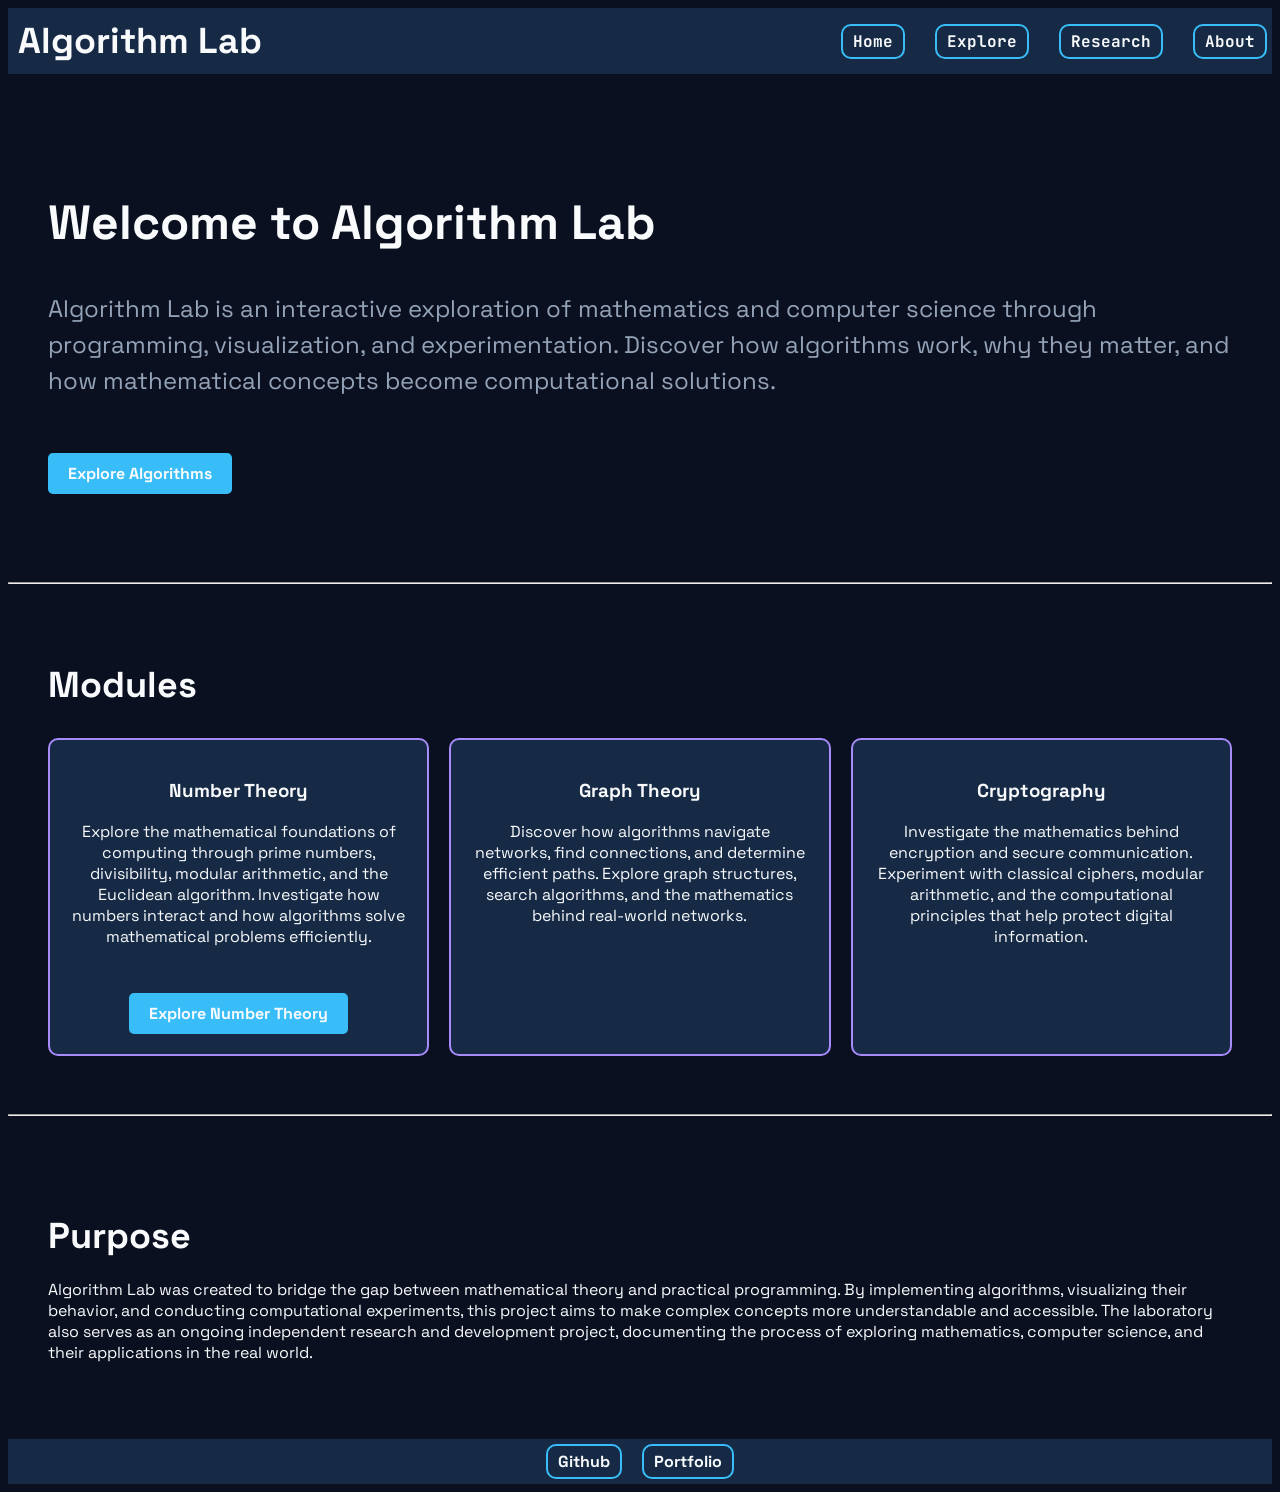
==== index.html @ a5874ce8 "feat: initial Algorithm Lab launch" ====
<!DOCTYPE html>
<html lang="en">
<head>
    <meta charset="UTF-8">
    <meta name="viewport" content="width=device-width, initial-scale=1.0">
    <link rel="stylesheet" href="css/style.css">
    <title>Algorithm Lab</title>
    <link rel="preconnect" href="https://fonts.googleapis.com">
    <link rel="preconnect" href="https://fonts.gstatic.com" crossorigin>
    <link href="https://fonts.googleapis.com/css2?family=Space+Grotesk:wght@300..700&display=swap" rel="stylesheet">
    <link rel="preconnect" href="https://fonts.googleapis.com">
    <link rel="preconnect" href="https://fonts.gstatic.com" crossorigin>
    <link href="https://fonts.googleapis.com/css2?family=JetBrains+Mono:ital,wght@0,100..800;1,100..800&family=Space+Grotesk:wght@300..700&display=swap" rel="stylesheet">
    <title>AlgorithmLab</title>
</head>
<body>
<header>
    <h2>Algorithm Lab</h2>
    <nav>
        <a href="index.html">Home</a>
        <a href="#explore-modules">Explore</a>
        <a href="Research">Research</a>
        <a href="#purpose">About</a>
    </nav>
</header>
<main>
    <section class="hero">
        <h1>Welcome to Algorithm Lab</h1>
        <p>Algorithm Lab is an interactive exploration of mathematics and computer science through programming, visualization, and experimentation. Discover how algorithms work, why they matter, and how mathematical concepts become computational solutions.</p>
        <a href="#explore-modules" class="button-primary">Explore Algorithms</a>
    </section>
    <hr>
    <section class="modules">
        <h2 id="explore-modules">Modules</h2>
        <div class="modules-card-grid">
            <div class="module-card">
                <h3>Number Theory</h3>
                <p>Explore the mathematical foundations of computing through prime numbers, divisibility, modular arithmetic, and the Euclidean algorithm. Investigate how numbers interact and how algorithms solve mathematical problems efficiently.</p>
                <a href="number-theory.html" class="button-primary">Explore Number Theory</a>
        </div>
        <div class="module-card">
            <h3>Graph Theory</h3>
            <p>Discover how algorithms navigate networks, find connections, and determine efficient paths. Explore graph structures, search algorithms, and the mathematics behind real-world networks.</p>
        </div>
        <div class="module-card">
            <h3>Cryptography</h3>
            <p>Investigate the mathematics behind encryption and secure communication. Experiment with classical ciphers, modular arithmetic, and the computational principles that help protect digital information.</p>
        </div>
     </div>
    </section>
<hr>
<section id="purpose" class="purpose">
    <h2>Purpose</h2>
    <p>Algorithm Lab was created to bridge the gap between mathematical theory and practical programming. By implementing algorithms, visualizing their behavior, and conducting computational experiments, this project aims to make complex concepts more understandable and accessible.

The laboratory also serves as an ongoing independent research and development project, documenting the process of exploring mathematics, computer science, and their applications in the real world.</p>
</section>
</main>
<footer>
    <a href="https://github.com/jocelyn-a-lee" target="_blank" rel="noopener noreferrer">Github</a>
    <a href="https://jocelyn-a-lee.github.io/Jocelyn-Lee-Portfolio/">Portfolio</a>
</footer>
</body>
</html>
---- css/style.css ----
:root {
    --bg-primary: #0A1020;
    --bg-surface: #162A45;
    --accent-blue: #38BDF8;
    --accent-violet: #A78BFA;
    --text-primary: #F8FAFC;
    --text-muted: #94A3B8;
}
body{
   background-color:var(--bg-primary); 
   color: var(--text-primary);
}
header{
    background-color:var(--bg-surface);
    display:flex;
    justify-content:space-between;
    align-items:center;
    padding: 5px;
    margin: 0px;
}
header h2{
    margin: 0px;
    padding: 5px;
}
nav{
    display:flex;
    justify-content:flex-end;
    gap: 30px;
}
nav a{
    color:var(--text-primary);
    text-decoration:none;
    font-weight:bold;
    border: 2px solid var(--accent-blue);
    padding: 5px 10px;
    border-radius: 10px;
    transition: transform 0.3s ease;
}
nav a:hover{
    color: var(--text-primary);
    transform: scale(1.05);
}
.hero{
    padding: 80px 40px;
    background-color:var(--bg-primary);
}
.hero h1{
    font-size: 48px;
    font-weight: bold;
    line-height: 1.2;
    color: var(--text-primary);
}
.hero p{
    font-size: 24px;
    line-height: 1.5;
    color: var(--text-muted);
    margin-top: 20px;
}
.button-primary {
    display: inline-block;
    margin-top: 30px;
    padding: 10px 20px;
    background-color: var(--accent-blue);
    color: var(--text-primary);
    text-decoration: none;
    font-weight: bold;
    border-radius: 5px;
    transition: background-color 0.3s ease, transform 0.3s ease;
}
.button-primary:hover{
    background-color: var(--accent-violet);
    color: var(--text-primary);
    transform: scale(1.05);
}
section{
    padding: 60px 40px;
}
h2{
    font-size: 36px;
    font-weight: bold;
    color: var(--text-primary);
    margin-bottom: 20px;
}
.modules{
    padding: 40px;
}
.modules-card-grid{
    display: grid;
    grid-template-columns: repeat(auto-fit, minmax(300px, 1fr));
    gap: 20px;
}
.module-card{
    margin: 10px auto;
    background-color: var(--bg-surface);
    padding: 20px;
    border-radius: 10px;
    box-sizing: border-box;
    transition: transform 0.3s ease, box-shadow 0.3s ease;
    text-align: center;
    border: 2px solid var(--accent-violet);
}
.module-card:hover{
    transform: scale(1.05);
    box-shadow: 0 4px 20px rgba(0, 0, 0, 0.2);
}
footer{
    background-color:var(--bg-surface);
    display:flex;
    justify-content:center;
    align-items:center;
    padding: 5px;
    margin: 0px;
    gap: 20px;
}
footer a{
    color:var(--text-primary);
    text-decoration:none;
    font-weight:bold;
    border: 2px solid var(--accent-blue);
    padding: 5px 10px;
    border-radius: 10px;
    transition: transform 0.3s ease;
}
footer a:hover{
    color: var(--text-primary);
    transform: scale(1.05);
}
body {
    font-family: 'Space Grotesk', sans-serif;
}

h1, h2, h3 {
    font-family: 'Space Grotesk', sans-serif;
}

nav a, .modules-title {
    font-family: 'JetBrains Mono', monospace;
}
@media (max-width: 600px) {
    header {
        flex-direction: column;
        align-items: flex-start;
        gap: 15px;
    }
    nav {
        justify-content: center;
        gap: 10px;
        flex-wrap: wrap;
    }
}
.explorer-section{
    background-color: #162A45;
    padding: 40px;
    border-radius: 16px;
    margin: 40px auto;
    max-width: 900px;
}
.calculator {
    display: flex;
    flex-direction: column;
    gap: 12px;
    margin-top: 24px;
}

.calculator label {
    color: #94A3B8;
    font-size: 14px;
    font-weight: 600;
}

.calculator input {
    background-color: #0A1020;
    color: #F8FAFC;
    border: 1px solid #334155;
    border-radius: 8px;
    padding: 14px;
    font-size: 16px;
}
.calculator input:focus {
    border-color: #38BDF8;
}
#calculate-btn {
    border: none;
    font-family: 'Space Grotesk', sans-serif;
    font-size: 18px;
}
.results-panel {
    margin-top: 32px;
    padding: 24px;
    background-color: #0A1020;
    border: 1px solid #334155;
    border-radius: 12px;
}

.results-panel h3 {
    color: #F8FAFC;
    margin-bottom: 20px;
}

.results-grid {
    display: grid;
    grid-template-columns: repeat(2, minmax(0, 1fr));
    gap: 16px;
}

.result-card {
    background-color: #162A45;
    border-radius: 10px;
    padding: 20px;
    min-width: 0;
}

.result-card p {
    color: #94A3B8;
    font-size: 12px;
    text-transform: uppercase;
    letter-spacing: 1px;
    margin-bottom: 12px;
}

.result-card span {
    font-family: 'JetBrains Mono', monospace;
    font-size: clamp(24px, 4vw, 36px);
    font-weight: 700;
    color: #38BDF8;
    overflow-wrap: anywhere;
}

.result-card:nth-child(2) span {
    color: #A78BFA;
}

@media (max-width: 600px) {
    .results-grid {
        grid-template-columns: 1fr;
    }
}
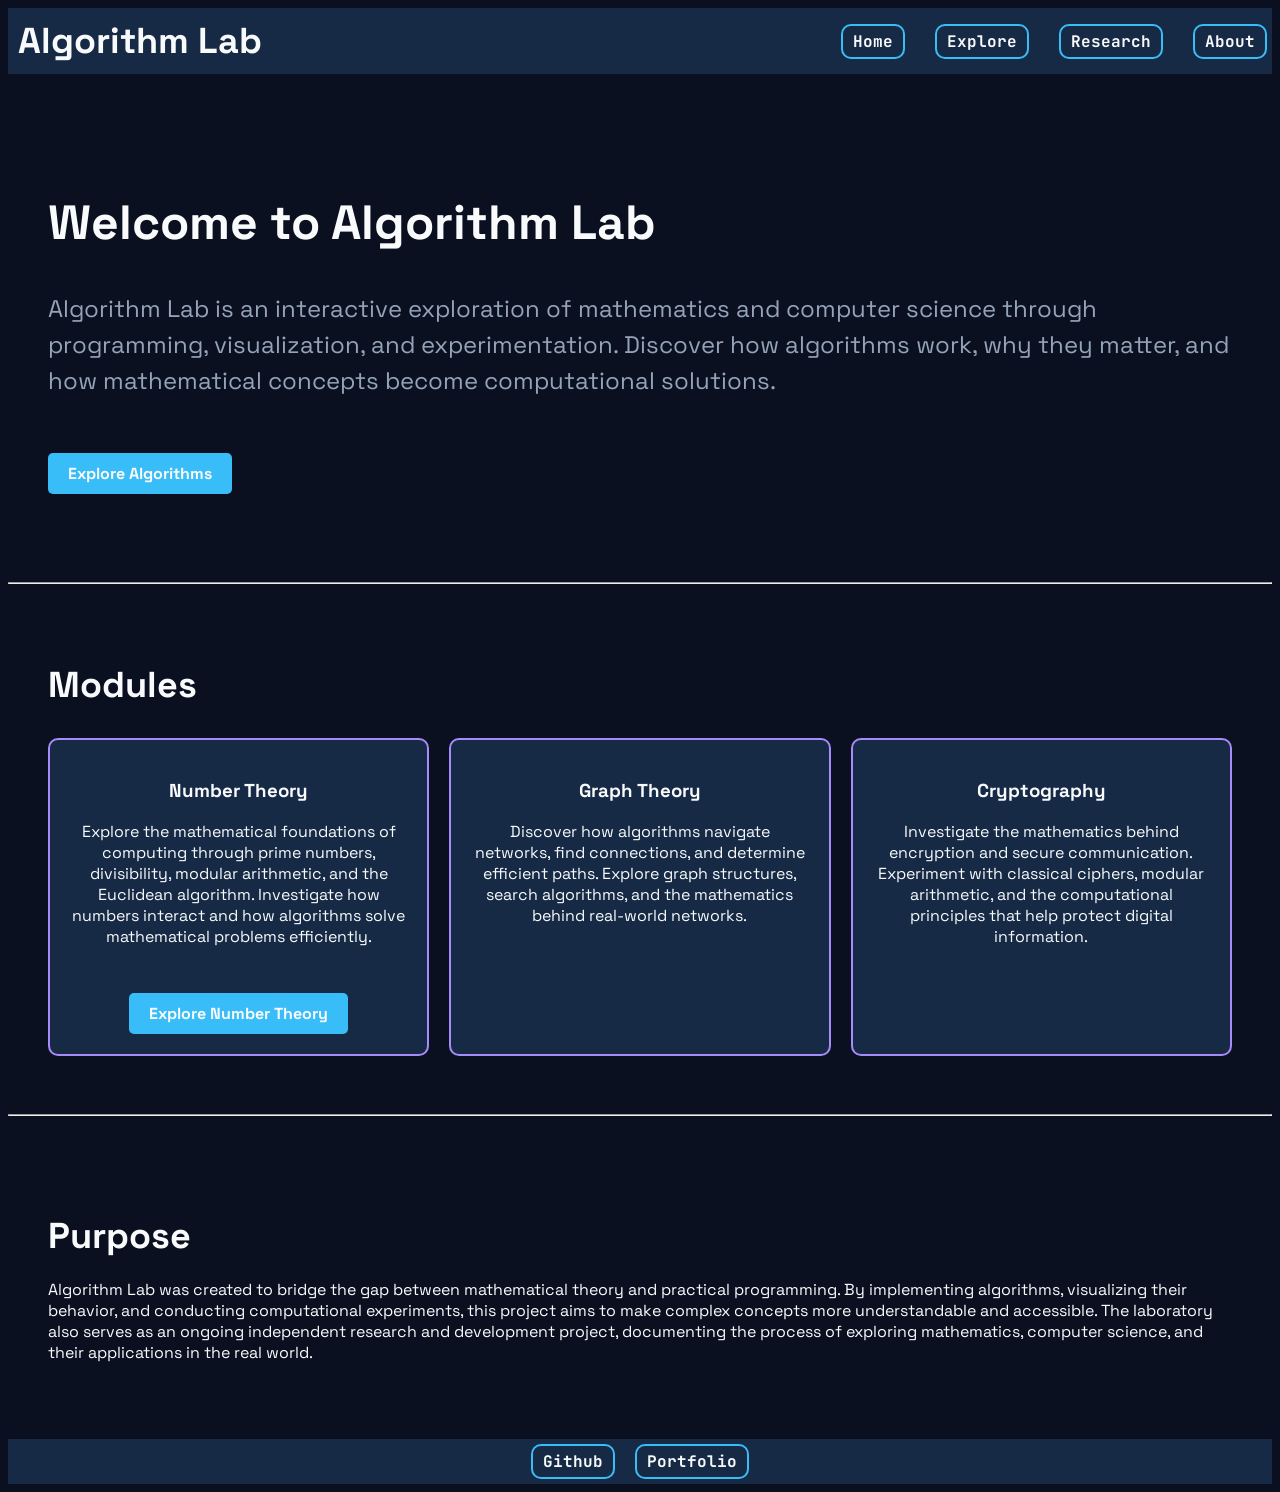
==== commit 4dafb608: "Add footers and fixed font inconsistencies" ====
--- a/index.html
+++ b/index.html
@@ -12,6 +12,7 @@
     <link rel="preconnect" href="https://fonts.gstatic.com" crossorigin>
     <link href="https://fonts.googleapis.com/css2?family=JetBrains+Mono:ital,wght@0,100..800;1,100..800&family=Space+Grotesk:wght@300..700&display=swap" rel="stylesheet">
     <title>AlgorithmLab</title>
+    <link rel="icon" type="image/png" href="favicon.png">
 </head>
 <body>
 <header>
@@ -19,7 +20,7 @@
     <nav>
         <a href="index.html">Home</a>
         <a href="#explore-modules">Explore</a>
-        <a href="Research">Research</a>
+        <a href="research-directory.html">Research</a>
         <a href="#purpose">About</a>
     </nav>
 </header>
@@ -57,8 +58,8 @@
 </section>
 </main>
 <footer>
-    <a href="https://github.com/jocelyn-a-lee" target="_blank" rel="noopener noreferrer">Github</a>
-    <a href="https://jocelyn-a-lee.github.io/Jocelyn-Lee-Portfolio/">Portfolio</a>
+    <a class = "nav-btn" href="https://github.com/jocelyn-a-lee" target="_blank" rel="noopener noreferrer">Github</a>
+    <a class = "nav-btn" href="https://jocelyn-a-lee.github.io/Jocelyn-Lee-Portfolio/">Portfolio</a>
 </footer>
 </body>
 </html>
--- a/css/style.css
+++ b/css/style.css
@@ -235,4 +235,7 @@
     .results-grid {
         grid-template-columns: 1fr;
     }
+}
+.nav-btn{
+    font-family: 'JetBrains Mono', monospace;
 }
